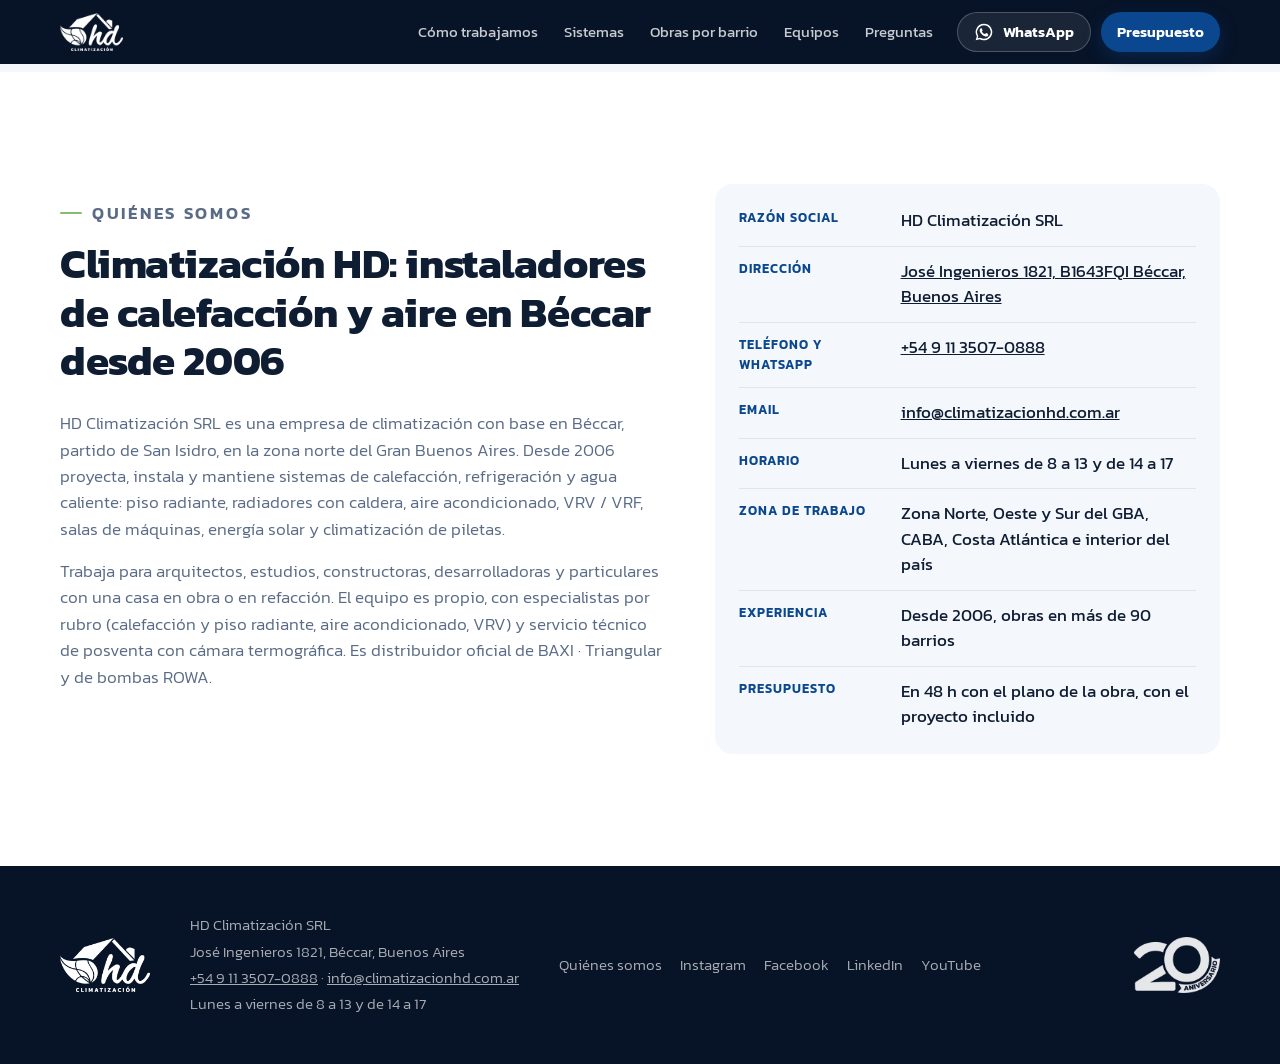
==== nosotros/index.html @ b9cc6c85 "Sitio de Climatización HD (versión nueva con SEO y página Nosotros) Co-Authored-By: Claude Opus 5.5 " ====
<!doctype html>
<html lang="es-AR">
<head>
<meta charset="utf-8">
<meta name="viewport" content="width=device-width, initial-scale=1, viewport-fit=cover">
<title>Quiénes somos | Climatización HD, Béccar desde 2006</title>
<meta name="description" content="HD Climatización SRL: empresa de calefacción, piso radiante y aire acondicionado de Béccar, San Isidro, desde 2006. Dirección, horario y contacto.">
<link rel="canonical" href="https://climatizacionhd.com/nosotros/">
<meta name="robots" content="index, follow, max-image-preview:large">
<meta name="geo.region" content="AR-B">
<meta name="geo.placename" content="Béccar, San Isidro">
<meta property="og:type" content="website">
<meta property="og:locale" content="es_AR">
<meta property="og:site_name" content="Climatización HD">
<meta property="og:url" content="https://climatizacionhd.com/nosotros/">
<meta property="og:title" content="Climatización HD · 20 años climatizando obras">
<meta property="og:description" content="Piso radiante, radiadores, aire acondicionado y VRV para obras en GBA y CABA. Mandanos el plano: en 48 h tenés el presupuesto con el proyecto hecho.">
<meta property="og:image" content="https://climatizacionhd.com/img/og.jpg">
<meta property="og:image:width" content="1200">
<meta property="og:image:height" content="630">
<meta property="og:image:alt" content="Climatización HD, calefacción y refrigeración para obras desde 2006">
<meta name="twitter:card" content="summary_large_image">
<meta name="twitter:title" content="Climatización HD · 20 años climatizando obras">
<meta name="twitter:description" content="Piso radiante, radiadores, aire acondicionado y VRV para obras en GBA y CABA. Presupuesto con proyecto en 48 h.">
<meta name="twitter:image" content="https://climatizacionhd.com/img/og.jpg">
<meta name="theme-color" content="#071327">
<link rel="icon" type="image/png" sizes="192x192" href="/img/favicon.png">
<link rel="icon" type="image/png" sizes="32x32" href="/img/favicon-32.png">
<link rel="apple-touch-icon" href="/img/apple-touch-icon.png">
<link rel="alternate" type="text/plain" href="/llms.txt" title="Resumen para asistentes de IA">
<link rel="preconnect" href="https://fonts.googleapis.com">
<link rel="preconnect" href="https://fonts.gstatic.com" crossorigin>
<link rel="preload" as="style" href="https://fonts.googleapis.com/css2?family=Kanit:wght@300;400;500;600;700;800&display=swap">
<link href="https://fonts.googleapis.com/css2?family=Kanit:wght@300;400;500;600;700;800&display=swap" rel="stylesheet" media="print" onload="this.media='all'">
<noscript><link href="https://fonts.googleapis.com/css2?family=Kanit:wght@300;400;500;600;700;800&display=swap" rel="stylesheet"></noscript>
<link rel="stylesheet" href="/estilo.css">
<script type="application/ld+json">
{"@context":"https://schema.org","@type":"AboutPage","@id":"https://climatizacionhd.com/nosotros/#webpage","url":"https://climatizacionhd.com/nosotros/","name":"Quiénes somos | Climatización HD","inLanguage":"es-AR","isPartOf":{"@id":"https://climatizacionhd.com/#website"},"about":{"@id":"https://climatizacionhd.com/#negocio"},"mainEntity":{"@id":"https://climatizacionhd.com/#organization"},"breadcrumb":{"@type":"BreadcrumbList","itemListElement":[{"@type":"ListItem","position":1,"name":"Inicio","item":"https://climatizacionhd.com/"},{"@type":"ListItem","position":2,"name":"Quiénes somos","item":"https://climatizacionhd.com/nosotros/"}]}}
</script>
</head>
<body class="sub">

<!-- ============ BARRA SUPERIOR ============ -->
<header class="top" id="top">
  <div class="top-in">
    <a href="/#inicio" class="top-logo" aria-label="Climatización HD, ir al inicio"><img src="/img/logo-blanco.webp" alt="Climatización HD" width="320" height="192"></a>
    <nav class="top-nav" aria-label="Secciones">
      <a href="/#como">Cómo trabajamos</a>
      <a href="/#sistemas">Sistemas</a>
      <a href="/#barrios">Obras por barrio</a>
      <a href="/#productos">Equipos</a>
      <a href="/#faq">Preguntas</a>
    </nav>
    <div class="top-cta">
      <a class="btn btn-ghost btn-sm wa-link" data-msg="Hola, quiero hacer una consulta." href="https://wa.me/5491135070888?text=Hola%2C%20quiero%20hacer%20una%20consulta." target="_blank" rel="noopener" aria-label="Escribinos por WhatsApp"><svg class="ico" aria-hidden="true"><use href="#i-wa"/></svg><span>WhatsApp</span></a>
      <a class="btn btn-primary btn-sm" href="/#presupuesto">Presupuesto</a>
    </div>
  </div>
</header>

<main class="pagina-nos">

<!-- ============ QUIÉNES SOMOS ============ -->
<section class="nosotros" id="nosotros">
  <div class="wrap nos-in">
    <div class="nos-copy">
      <p class="eyebrow">Quiénes somos</p>
      <h1 class="nos-h1">Climatización HD: instaladores de calefacción y aire en Béccar desde 2006</h1>
      <p>HD Climatización SRL es una empresa de climatización con base en Béccar, partido de San Isidro, en la zona norte del Gran Buenos Aires. Desde 2006 proyecta, instala y mantiene sistemas de calefacción, refrigeración y agua caliente: piso radiante, radiadores con caldera, aire acondicionado, VRV / VRF, salas de máquinas, energía solar y climatización de piletas.</p>
      <p>Trabaja para arquitectos, estudios, constructoras, desarrolladoras y particulares con una casa en obra o en refacción. El equipo es propio, con especialistas por rubro (calefacción y piso radiante, aire acondicionado, VRV) y servicio técnico de posventa con cámara termográfica. Es distribuidor oficial de BAXI · Triangular y de bombas ROWA.</p>
    </div>
    <dl class="nos-datos">
      <div><dt>Razón social</dt><dd>HD Climatización SRL</dd></div>
      <div><dt>Dirección</dt><dd><a href="https://www.google.com/maps/search/?api=1&amp;query=Jos%C3%A9%20Ingenieros%201821%2C%20B%C3%A9ccar%2C%20Buenos%20Aires" target="_blank" rel="noopener">José Ingenieros 1821, B1643FQI Béccar, Buenos Aires</a></dd></div>
      <div><dt>Teléfono y WhatsApp</dt><dd><a href="tel:+5491135070888">+54 9 11 3507-0888</a></dd></div>
      <div><dt>Email</dt><dd><a href="mailto:info@climatizacionhd.com.ar">info@climatizacionhd.com.ar</a></dd></div>
      <div><dt>Horario</dt><dd>Lunes a viernes de 8 a 13 y de 14 a 17</dd></div>
      <div><dt>Zona de trabajo</dt><dd>Zona Norte, Oeste y Sur del GBA, CABA, Costa Atlántica e interior del país</dd></div>
      <div><dt>Experiencia</dt><dd>Desde 2006, obras en más de 90 barrios</dd></div>
      <div><dt>Presupuesto</dt><dd>En 48&nbsp;h con el plano de la obra, con el proyecto incluido</dd></div>
    </dl>
  </div>
</section>

</main>

<footer class="foot">
  <div class="wrap foot-in">
    <img src="/img/logo-blanco.webp" alt="Climatización HD" class="foot-logo" width="320" height="192" loading="lazy" decoding="async">
    <div class="foot-col">
      <p>HD Climatización SRL</p>
      <p>José Ingenieros 1821, Béccar, Buenos Aires</p>
      <p><a href="tel:+5491135070888">+54 9 11 3507-0888</a> · <a href="mailto:info@climatizacionhd.com.ar">info@climatizacionhd.com.ar</a></p>
      <p>Lunes a viernes de 8 a 13 y de 14 a 17</p>
    </div>
    <div class="foot-col foot-links">
      <a href="/nosotros/">Quiénes somos</a>
      <a href="https://www.instagram.com/hd_climatizacion/" target="_blank" rel="noopener">Instagram</a>
      <a href="https://www.facebook.com/hdclimatizacion/" target="_blank" rel="noopener">Facebook</a>
      <a href="https://ar.linkedin.com/company/climatizacion-hd" target="_blank" rel="noopener">LinkedIn</a>
      <a href="https://youtube.com/@climatizacionhd" target="_blank" rel="noopener">YouTube</a>
    </div>
    <img src="/img/sello-blanco.webp" alt="" class="foot-sello" width="240" height="156" loading="lazy" decoding="async">
  </div>
</footer>

<!-- Barra fija mobile -->
<div class="dock" id="dock">
  <a class="btn btn-wa wa-link" data-msg="Hola, quiero hacer una consulta." href="https://wa.me/5491135070888?text=Hola%2C%20quiero%20hacer%20una%20consulta." target="_blank" rel="noopener"><svg class="ico" aria-hidden="true"><use href="#i-wa"/></svg>WhatsApp</a>
  <a class="btn btn-primary" href="/#presupuesto">Pedir presupuesto</a>
</div>

<!-- Íconos -->
<svg width="0" height="0" style="position:absolute" aria-hidden="true">
  <symbol id="i-wa" viewBox="0 0 24 24"><path fill="currentColor" d="M12 2a10 10 0 0 0-8.6 15.1L2 22l5-1.3A10 10 0 1 0 12 2Zm0 18.2c-1.5 0-3-.4-4.3-1.2l-.3-.2-3 .8.8-2.9-.2-.3A8.2 8.2 0 1 1 12 20.2Zm4.5-6.1c-.2-.1-1.5-.7-1.7-.8-.2-.1-.4-.1-.6.1l-.8 1c-.1.2-.3.2-.5.1a6.7 6.7 0 0 1-3.3-2.9c-.3-.4.2-.4.7-1.4.1-.2 0-.3 0-.4l-.8-1.8c-.2-.5-.4-.4-.6-.4h-.5a1 1 0 0 0-.7.3 3 3 0 0 0-.9 2.2c0 1.3.9 2.5 1 2.7.1.2 1.8 2.8 4.4 3.9 1.6.7 2.3.8 3.1.6.5-.1 1.5-.6 1.7-1.2.2-.6.2-1.1.1-1.2l-.6-.3Z"/></symbol>
  <symbol id="i-regla" viewBox="0 0 24 24"><path fill="none" stroke="currentColor" stroke-width="1.7" stroke-linecap="round" stroke-linejoin="round" d="M3 21 21 3M7 21H3v-4M14 4l2 2M11 7l2 2M8 10l2 2M5 13l2 2M21 3v18H3"/></symbol>
  <symbol id="i-edif" viewBox="0 0 24 24"><path fill="none" stroke="currentColor" stroke-width="1.7" stroke-linecap="round" stroke-linejoin="round" d="M4 21V5l8-2v18M12 8h8v13M2 21h20M7 8h2M7 12h2M7 16h2M15 12h2M15 16h2"/></symbol>
  <symbol id="i-casa" viewBox="0 0 24 24"><path fill="none" stroke="currentColor" stroke-width="1.7" stroke-linecap="round" stroke-linejoin="round" d="M3 11 12 3l9 8M5 9.5V21h14V9.5M10 21v-6h4v6"/></symbol>
  <symbol id="i-rayo" viewBox="0 0 24 24"><path fill="none" stroke="currentColor" stroke-width="1.7" stroke-linejoin="round" d="M13 2 4 14h7l-1 8 9-12h-7l1-8Z"/></symbol>
  <symbol id="i-gota" viewBox="0 0 24 24"><path fill="none" stroke="currentColor" stroke-width="1.7" stroke-linejoin="round" d="M12 3s7 7.5 7 12a7 7 0 0 1-14 0c0-4.5 7-12 7-12Z"/></symbol>
  <symbol id="i-llama" viewBox="0 0 24 24"><path fill="none" stroke="currentColor" stroke-width="1.7" stroke-linejoin="round" d="M12 22a7 7 0 0 0 7-7c0-4-3-6-4-9-1 2-2 3-3 3 0-2-1-4-3-6 0 4-4 7-4 12a7 7 0 0 0 7 7Z"/></symbol>
  <symbol id="i-capas" viewBox="0 0 24 24"><path fill="none" stroke="currentColor" stroke-width="1.7" stroke-linejoin="round" d="m12 3 9 5-9 5-9-5 9-5ZM3 13l9 5 9-5M3 17l9 5 9-5"/></symbol>
  <symbol id="i-lupa" viewBox="0 0 24 24"><path fill="none" stroke="currentColor" stroke-width="2" stroke-linecap="round" d="M11 18a7 7 0 1 0 0-14 7 7 0 0 0 0 14Zm5-2 5 5"/></symbol>
  <symbol id="i-pin" viewBox="0 0 24 24"><path fill="none" stroke="currentColor" stroke-width="1.7" d="M12 22s7-6.5 7-12a7 7 0 0 0-14 0c0 5.5 7 12 7 12Zm0-9a3 3 0 1 0 0-6 3 3 0 0 0 0 6Z"/></symbol>
  <symbol id="i-reloj" viewBox="0 0 24 24"><path fill="none" stroke="currentColor" stroke-width="1.7" stroke-linecap="round" d="M12 22a10 10 0 1 0 0-20 10 10 0 0 0 0 20Zm0-15v5l3 2"/></symbol>
  <symbol id="i-flecha" viewBox="0 0 24 24"><path fill="none" stroke="currentColor" stroke-width="2" stroke-linecap="round" stroke-linejoin="round" d="M5 12h14m-6-6 6 6-6 6"/></symbol>
</svg>

<script src="/app.js" defer></script>
</body>
</html>
---- estilo.css ----
/* Climatización HD · paleta del key visual 2026 (azul #0b478e, verdes de la hoja, rojo del techo, navy de los 20 años) */
:root{
  --navy:#071327; --navy-2:#0c1f3f; --navy-3:#132a52;
  --blue:#0b478e; --blue-2:#304c80; --blue-l:#e8f0fa;
  --green:#89bc6f; --green-d:#4a803c; --red:#9d0b0f;
  --heat:#ff7a3c; --cool:#7fd3ff;
  --ink:#0f1d33; --mute:#5a6b85; --bg:#f4f7fb; --card:#fff; --line:#dde5f0;
  --wa:#1fa855; --wa-d:#178a45;
  --r:18px; --r-s:12px;
  --sh:0 1px 2px rgba(7,19,39,.06),0 8px 28px rgba(7,19,39,.08);
  --pad:clamp(56px,9vw,112px);
}
*{box-sizing:border-box}
html{scroll-behavior:smooth;scroll-padding-top:72px;-webkit-text-size-adjust:100%}
body{margin:0;font-family:'Kanit',system-ui,sans-serif;font-weight:300;color:var(--ink);background:var(--bg);line-height:1.55;font-size:16.5px;-webkit-font-smoothing:antialiased;overflow-x:hidden}
img{max-width:100%;display:block}
a{color:inherit}
h1,h2,h3,h4{margin:0;line-height:1.08;font-weight:700;letter-spacing:-.01em}
h2{font-size:clamp(30px,4.6vw,50px);max-width:20ch}
h3{font-size:clamp(22px,2.6vw,28px)}
h4{font-size:18px;font-weight:600}
p{margin:0}
.wrap{max-width:1200px;margin:0 auto;padding:0 20px}
.ico{width:20px;height:20px;flex:none}
.eyebrow{font-size:13px;font-weight:600;letter-spacing:.16em;text-transform:uppercase;color:var(--blue);margin-bottom:14px;display:flex;align-items:center;gap:10px}
.eyebrow::before{content:"";width:22px;height:2px;background:var(--green);border-radius:2px}
.eyebrow-l{color:var(--green)}
.lead-s{color:var(--mute);font-size:18px;margin-top:16px;max-width:52ch}
.stars{font-style:normal;color:#f5b301;letter-spacing:.06em}

/* Botones */
.btn{display:inline-flex;align-items:center;justify-content:center;gap:9px;border-radius:999px;padding:13px 24px;font:600 16px/1 'Kanit',sans-serif;text-decoration:none;border:0;cursor:pointer;transition:transform .15s,background .2s,box-shadow .2s;white-space:nowrap;-webkit-tap-highlight-color:transparent}
.btn-sm{padding:9px 16px;font-size:14.5px}
.btn-lg{padding:17px 28px;font-size:17px}
.btn-block{width:100%}
.btn-primary{background:var(--blue);color:#fff;box-shadow:0 6px 18px rgba(11,71,142,.35)}
.btn-wa{background:var(--wa);color:#fff;box-shadow:0 6px 18px rgba(31,168,85,.3)}
.btn-ghost{background:rgba(255,255,255,.08);color:#fff;border:1px solid rgba(255,255,255,.22)}
@media (hover:hover){
  .btn:hover{transform:translateY(-2px)}
  .btn-primary:hover{background:#0d55a8}
  .btn-wa:hover{background:var(--wa-d)}
}
.btn:active{transform:scale(.98)}
.hero .btn-primary{background:#fff;color:var(--blue);box-shadow:0 8px 24px rgba(0,0,0,.25)}
@media (hover:hover){.hero .btn-primary:hover{background:#eaf2ff}}

/* Barra superior */
.top{position:fixed;inset:0 0 auto;z-index:50;transition:background .3s,box-shadow .3s,backdrop-filter .3s}
.top.solid{background:rgba(7,19,39,.88);backdrop-filter:blur(14px);-webkit-backdrop-filter:blur(14px);box-shadow:0 1px 0 rgba(255,255,255,.06)}
.top-in{max-width:1200px;margin:0 auto;padding:12px 20px;display:flex;align-items:center;gap:24px}
.top-logo img{height:38px;width:auto}
.top-nav{display:flex;gap:26px;margin-left:auto}
.top-nav a{color:rgba(255,255,255,.78);text-decoration:none;font-size:15px;font-weight:400}
.top-nav a:hover{color:#fff}
.top-cta{display:flex;gap:10px}
@media (max-width:900px){.top-nav{display:none}.top-cta{margin-left:auto}}
@media (max-width:520px){.top-cta .btn-ghost span{display:none}.top-cta .btn-ghost{padding:9px 11px}.top-logo img{height:32px}}

/* Hero */
.hero{position:relative;background:var(--navy);color:#fff;padding:96px 0 64px;overflow:hidden;isolation:isolate}
.hero-bg{position:absolute;inset:0;z-index:-1;background:
  radial-gradient(700px 420px at 85% 30%,rgba(255,122,60,.16),transparent 60%),
  radial-gradient(600px 500px at 10% 90%,rgba(11,71,142,.55),transparent 65%),
  radial-gradient(500px 300px at 50% 0%,rgba(48,76,128,.45),transparent 70%)}
.hero-bg::after{content:"";position:absolute;inset:0;background-image:linear-gradient(rgba(255,255,255,.035) 1px,transparent 1px),linear-gradient(90deg,rgba(255,255,255,.035) 1px,transparent 1px);background-size:40px 40px;mask-image:linear-gradient(180deg,#000,transparent 85%)}
.hero-in{display:grid;grid-template-columns:minmax(0,1.05fr) minmax(0,1fr);gap:56px;align-items:center}
.kicker{display:flex;align-items:center;gap:12px;font-size:14px;font-weight:500;letter-spacing:.12em;text-transform:uppercase;color:var(--green);margin-bottom:22px}
.kicker-sello{height:34px;width:auto}
.hero h1{font-size:clamp(38px,4.6vw,60px);font-weight:800;letter-spacing:-.02em}
.hero h1 span{display:block;font-weight:300;font-size:.62em;line-height:1.18;margin-top:12px;color:#d6e4f7}
.lead{font-size:19px;color:rgba(255,255,255,.75);margin-top:22px;max-width:46ch}
.hero-btns{display:flex;gap:12px;margin-top:30px;flex-wrap:wrap}
.hero-proof{list-style:none;padding:0;margin:36px 0 0;display:flex;gap:30px;flex-wrap:wrap}
.hero-proof li{display:flex;flex-direction:column;gap:2px;padding-left:14px;border-left:2px solid rgba(137,188,111,.6)}
.hero-proof b{font-size:22px;font-weight:600;display:flex;align-items:center;gap:8px}
.hero-proof b .stars{font-size:14px}
.hero-proof span{font-size:13.5px;color:rgba(255,255,255,.6)}

/* Plano interactivo */
.plano-card{background:linear-gradient(160deg,rgba(19,42,82,.85),rgba(7,19,39,.9));border:1px solid rgba(255,255,255,.1);border-radius:24px;padding:16px;box-shadow:0 30px 80px rgba(0,0,0,.45)}
.plano-head{display:flex;justify-content:center;margin-bottom:12px}
.plano-tabs{display:inline-flex;background:rgba(255,255,255,.06);border-radius:999px;padding:4px;gap:2px}
.plano-tabs button{background:none;border:0;color:rgba(255,255,255,.65);font:500 14px 'Kanit',sans-serif;padding:8px 16px;border-radius:999px;cursor:pointer;transition:.2s}
.plano-tabs button.on{background:#fff;color:var(--navy)}
.plano-stage{position:relative;border-radius:16px;overflow:hidden;background:rgba(3,10,24,.55)}
#planoSvg{width:100%;height:auto;display:block}
.plano-temp{position:absolute;right:14px;bottom:12px;background:rgba(7,19,39,.8);backdrop-filter:blur(8px);border:1px solid rgba(255,255,255,.12);border-radius:14px;padding:8px 14px;display:flex;align-items:baseline;gap:2px;font-weight:600;font-size:30px;line-height:1;transition:color .6s}
.plano-temp small{font-size:15px;font-weight:400;opacity:.7}
.plano-temp em{font-style:normal;font-size:11px;letter-spacing:.12em;text-transform:uppercase;opacity:.6;margin-left:8px;font-weight:400}
.plano-foot{font-size:13.5px;color:rgba(255,255,255,.6);margin:12px 6px 2px;min-height:3em}
.pipe{fill:none;stroke-linecap:round;stroke-linejoin:round}
.tag-bg{fill:rgba(7,19,39,.88);stroke:rgba(255,255,255,.18)}
.tag-tx{fill:#fff;font:500 9px 'Kanit',sans-serif;letter-spacing:.04em}
@keyframes flow{to{stroke-dashoffset:-40}}
@keyframes wave{0%{opacity:0;transform:translateY(0)}30%{opacity:.9}100%{opacity:0;transform:translateY(-16px)}}
@keyframes breeze{0%{opacity:0;transform:translate(0,0)}25%{opacity:.9}100%{opacity:0;transform:translate(var(--dx),var(--dy))}}
.flow{stroke-dasharray:6 14;animation:flow 1.4s linear infinite}
.wave{animation:wave 2.4s ease-out infinite;transform-box:fill-box}
.breeze{animation:breeze 2.2s ease-out infinite}

/* Perfiles */
.perfiles{padding:var(--pad) 0;background:#fff}
.perfil-tabs{display:grid;grid-template-columns:repeat(3,1fr);gap:12px;margin:36px 0 28px}
.perfil-btn{display:grid;grid-template-columns:auto 1fr;grid-template-rows:auto auto;column-gap:14px;text-align:left;align-items:center;background:var(--bg);border:1.5px solid transparent;border-radius:var(--r);padding:18px 20px;cursor:pointer;font-family:inherit;color:var(--ink);transition:.2s}
.perfil-btn .ico{grid-row:1/3;width:30px;height:30px;color:var(--blue)}
.perfil-btn b{font-weight:600;font-size:17px}
.perfil-btn span{font-size:14px;color:var(--mute)}
.perfil-btn.on{background:var(--blue);color:#fff;border-color:var(--blue);box-shadow:0 10px 30px rgba(11,71,142,.28)}
.perfil-btn.on .ico,.perfil-btn.on span{color:rgba(255,255,255,.85)}
.perfil-panel{display:none;grid-template-columns:1.1fr 1fr;gap:48px;align-items:center}
.perfil-panel.on{display:grid;animation:fadeUp .45s ease}
@keyframes fadeUp{from{opacity:0;transform:translateY(10px)}to{opacity:1;transform:none}}
.perfil-txt p{color:var(--mute);margin:16px 0 20px;font-size:17.5px}
.checks{list-style:none;padding:0;margin:0 0 28px;display:grid;gap:11px}
.checks li{position:relative;padding-left:32px;font-weight:400}
.checks li::before{content:"";position:absolute;left:0;top:3px;width:21px;height:21px;border-radius:50%;background:var(--green) url("data:image/svg+xml,%3Csvg xmlns='http://www.w3.org/2000/svg' viewBox='0 0 24 24'%3E%3Cpath d='m6 12 4 4 8-8' fill='none' stroke='%23fff' stroke-width='3' stroke-linecap='round' stroke-linejoin='round'/%3E%3C/svg%3E") center/14px no-repeat}
.perfil-img{margin:0;border-radius:var(--r);overflow:hidden;position:relative;aspect-ratio:4/3.2;box-shadow:var(--sh);background:var(--bg)}
.perfil-img img{width:100%;height:100%;object-fit:cover}
.perfil-img figcaption{position:absolute;left:14px;bottom:14px;background:rgba(7,19,39,.82);color:#fff;font-size:13px;padding:6px 12px;border-radius:999px;backdrop-filter:blur(6px)}

/* Cómo trabajamos */
.como{background:var(--navy);color:#fff;padding:var(--pad) 0;position:relative;overflow:hidden}
.como::before{content:"";position:absolute;inset:auto -10% -40% auto;width:700px;height:700px;background:radial-gradient(circle,rgba(11,71,142,.45),transparent 65%)}
.como .wrap{position:relative}
.pasos{list-style:none;padding:0;margin:48px 0 0;display:grid;grid-template-columns:repeat(3,1fr);gap:16px;counter-reset:p}
.pasos li{display:flex;gap:16px;background:rgba(255,255,255,.04);border:1px solid rgba(255,255,255,.08);border-radius:var(--r);padding:22px;transition:background .5s,border-color .5s,transform .5s;opacity:.55}
.pasos li.vis{opacity:1;background:rgba(255,255,255,.07);border-color:rgba(137,188,111,.35)}
.paso-n{font-weight:800;font-size:28px;color:var(--green);line-height:1}
.pasos p{color:rgba(255,255,255,.66);font-size:15px;margin-top:6px}
.gremios{margin-top:56px;background:#fff;color:var(--ink);border-radius:24px;padding:32px;display:grid;grid-template-columns:.8fr 2fr;gap:32px;align-items:center}
.gremios-head p{color:var(--mute);margin-top:8px}
.gremio-grid{display:grid;grid-template-columns:repeat(4,1fr);gap:12px}
.gremio{background:var(--bg);border-radius:var(--r-s);padding:18px}
.gremio .ico{width:26px;height:26px;color:var(--blue);margin-bottom:10px}
.gremio p{font-size:14px;color:var(--mute);margin-top:6px}

/* Sistemas */
.sistemas{padding:var(--pad) 0;background:var(--bg)}
.sis-tabs{display:flex;gap:8px;flex-wrap:wrap;margin:36px 0 24px}
.sis-tabs button{background:#fff;border:1px solid var(--line);color:var(--ink);font:500 15px 'Kanit',sans-serif;padding:10px 18px;border-radius:999px;cursor:pointer;transition:.2s}
.sis-tabs button.on{background:var(--navy);border-color:var(--navy);color:#fff}
.sis-panel{background:#fff;border-radius:24px;box-shadow:var(--sh);display:grid;grid-template-columns:1fr 1.1fr;overflow:hidden;min-height:460px}
.sis-panel.anim{animation:fadeUp .4s ease}
.sis-fotos{display:grid;grid-template-columns:1fr 1fr;grid-template-rows:1fr 1fr;gap:4px;background:var(--line)}
.sis-fotos img{width:100%;height:100%;object-fit:cover;object-position:center 30%;min-height:0}
.sis-fotos img:first-child{grid-row:1/3}
.sis-txt{padding:36px 40px;display:flex;flex-direction:column}
.sis-txt>p{color:var(--mute);margin-top:14px;font-size:17px}
.sis-dato{display:flex;align-items:center;gap:16px;background:linear-gradient(120deg,#eef6ea,#e8f0fa);border-radius:var(--r-s);padding:16px 18px;margin:22px 0}
.sis-dato b{font-size:38px;font-weight:800;color:var(--green-d);line-height:1}
.sis-dato span{font-size:14.5px;color:var(--ink)}
.sis-ideal{font-size:14.5px;color:var(--mute)}
.sis-ideal b{color:var(--ink);font-weight:500}
.sis-marcas{font-size:14px;color:var(--mute);margin-top:8px}
.sis-txt .btn{margin-top:auto;align-self:flex-start}
.sis-txt .sis-cta{padding-top:24px;margin-top:auto}

/* Barrios */
.barrios{background:linear-gradient(180deg,var(--navy-2),var(--navy));color:#fff;padding:var(--pad) 0;overflow:hidden}
.barrios-in{display:grid;grid-template-columns:1fr 1.15fr;gap:48px;align-items:center}
.barrios .lead-s{color:rgba(255,255,255,.65)}
.buscador{display:flex;align-items:center;gap:12px;background:#fff;color:var(--ink);border-radius:999px;padding:6px 8px 6px 20px;margin-top:28px;box-shadow:0 10px 40px rgba(0,0,0,.3)}
.buscador .ico{color:var(--mute)}
.buscador input{flex:1;border:0;outline:0;font:400 17px 'Kanit',sans-serif;padding:12px 4px;min-width:0;background:transparent;color:var(--ink)}
.barrio-res{min-height:76px;margin-top:16px}
.res-card{display:flex;align-items:center;gap:14px;background:rgba(255,255,255,.07);border:1px solid rgba(137,188,111,.4);border-radius:var(--r-s);padding:14px 16px;animation:fadeUp .3s ease;flex-wrap:wrap}
.res-card.no{border-color:rgba(255,255,255,.18)}
.res-card p{flex:1;min-width:200px;font-size:15.5px}
.res-card p b{color:var(--green);font-weight:600}
.zona-tabs{display:flex;gap:8px;flex-wrap:wrap;margin-top:8px}
.zona-tabs button{background:rgba(255,255,255,.06);border:1px solid rgba(255,255,255,.14);color:rgba(255,255,255,.8);font:400 14px 'Kanit',sans-serif;padding:7px 14px;border-radius:999px;cursor:pointer}
.zona-tabs button.on{background:var(--green);border-color:var(--green);color:var(--navy);font-weight:500}
.zona-tabs button small{opacity:.7;margin-left:4px}
.barrios-cov{font-size:14px;color:rgba(255,255,255,.5);margin-top:18px}
.nube{display:flex;flex-wrap:wrap;gap:7px;align-content:center;justify-content:center;max-height:520px;overflow:hidden;mask-image:radial-gradient(ellipse 75% 70% at 50% 50%,#000 55%,transparent 100%);-webkit-mask-image:radial-gradient(ellipse 75% 70% at 50% 50%,#000 55%,transparent 100%)}
.nube span{font-size:14px;padding:5px 12px;border-radius:999px;background:rgba(255,255,255,.05);border:1px solid rgba(255,255,255,.08);color:rgba(255,255,255,.55);transition:all .35s;white-space:nowrap}
.nube span.hot{background:var(--green);color:var(--navy);border-color:var(--green);font-weight:500;transform:scale(1.08);box-shadow:0 0 24px rgba(137,188,111,.5)}
.nube span.dim{opacity:.25}
.nube span.pulse{animation:pulse 2.6s ease-in-out}
@keyframes pulse{0%,100%{background:rgba(255,255,255,.05);color:rgba(255,255,255,.55)}40%{background:rgba(137,188,111,.85);color:var(--navy)}}

/* Obras */
.obras{padding:var(--pad) 0;background:#fff}
.obras-grid{display:grid;grid-template-columns:repeat(4,1fr);grid-auto-rows:220px;grid-auto-flow:dense;gap:10px;margin-top:40px}
.obra{position:relative;border-radius:14px;overflow:hidden;margin:0;background:var(--bg)}
.obra img{width:100%;height:100%;object-fit:cover;object-position:center 25%;transition:transform .6s}
.obra.baked img{object-position:center}
.obra.w2{grid-column:span 2}.obra.h2{grid-row:span 2}
.obra figcaption{position:absolute;inset:auto 0 0;padding:30px 14px 12px;background:linear-gradient(transparent,rgba(7,19,39,.88));color:#fff;font-size:14px;line-height:1.3}
.obra figcaption b{display:block;font-weight:600;font-size:15px}
@media (hover:hover){.obra:hover img{transform:scale(1.04)}}

/* Opiniones */
.opiniones{padding:var(--pad) 0;background:var(--bg)}
.op-head{display:grid;grid-template-columns:auto 1fr;gap:40px;align-items:center}
.op-score{display:flex;align-items:center;gap:14px;background:#fff;border-radius:var(--r);padding:20px 24px;box-shadow:var(--sh)}
.op-score>b{font-size:56px;font-weight:800;color:var(--blue);line-height:1}
.op-score .stars{display:block;font-size:20px}
.op-score span{font-size:14px;color:var(--mute)}
.op-head h2{font-size:clamp(26px,3.4vw,38px);max-width:24ch}
.op-grid{display:grid;grid-template-columns:repeat(3,1fr);gap:16px;margin-top:40px}
.op{margin:0;background:#fff;border-radius:var(--r);padding:26px;box-shadow:var(--sh);display:flex;flex-direction:column;gap:14px;position:relative}
.op::before{content:"\201C";position:absolute;right:20px;top:4px;font-size:90px;line-height:1;color:var(--blue-l);font-weight:800}
.op p{font-size:16px;flex:1;position:relative}
.op cite{font-style:normal;font-weight:600;color:var(--blue)}
.marcas{margin-top:40px;display:flex;align-items:center;gap:20px 32px;flex-wrap:wrap;border-top:1px solid var(--line);padding-top:28px}
.marcas p{font-size:15px}
.marcas p b{font-weight:600;color:var(--blue);margin-right:8px}
.marcas ul{list-style:none;padding:0;margin:0;display:flex;flex-wrap:wrap;gap:8px 22px}
.marcas li{font-weight:600;font-size:17px;color:var(--mute);letter-spacing:.02em}

/* Productos */
.productos{padding:var(--pad) 0;background:#fff}
.prod-grid{display:grid;grid-template-columns:repeat(4,1fr);gap:12px;margin-top:36px}
.prod{display:flex;flex-direction:column;gap:6px;background:var(--bg);border:1px solid transparent;border-radius:var(--r);padding:20px;text-decoration:none;transition:.2s;position:relative}
.prod b{font-weight:600;font-size:17px}
.prod span{font-size:14px;color:var(--mute)}
.prod .ico{position:absolute;right:18px;top:20px;color:var(--wa);opacity:.7}
@media (hover:hover){.prod:hover{border-color:var(--wa);background:#fff;box-shadow:var(--sh)}}

/* FAQ */
.faq{padding:var(--pad) 0;background:var(--bg)}
.faq-in{display:grid;grid-template-columns:.8fr 1.4fr;gap:48px}
.faq-list details{background:#fff;border-radius:var(--r-s);margin-bottom:10px;box-shadow:0 1px 2px rgba(7,19,39,.05)}
.faq-list summary{list-style:none;cursor:pointer;padding:18px 54px 18px 22px;font-weight:500;font-size:17px;position:relative}
.faq-list summary::-webkit-details-marker{display:none}
.faq-list summary::after{content:"+";position:absolute;right:22px;top:50%;transform:translateY(-50%);font-size:26px;font-weight:300;color:var(--blue);transition:transform .2s}
.faq-list details[open] summary::after{transform:translateY(-50%) rotate(45deg)}
.faq-list details p{padding:0 22px 20px;color:var(--mute)}

/* Formulario */
.form-sec{background:var(--blue);color:#fff;padding:var(--pad) 0;position:relative;overflow:hidden}
.form-sec::before{content:"";position:absolute;width:800px;height:800px;left:-300px;top:-300px;background:radial-gradient(circle,rgba(137,188,111,.25),transparent 60%)}
.form-in{display:grid;grid-template-columns:.85fr 1.2fr;gap:56px;align-items:start;position:relative}
.form-sello{height:70px;width:auto;margin-bottom:24px}
.form-copy p{color:rgba(255,255,255,.8);margin-top:16px;font-size:18px}
.form-datos{list-style:none;padding:0;margin:28px 0 0;display:grid;gap:10px;font-size:15px;color:rgba(255,255,255,.85)}
.form-datos li{display:flex;gap:10px;align-items:center}
.form{background:#fff;color:var(--ink);border-radius:24px;padding:28px;box-shadow:0 30px 80px rgba(0,0,0,.25);display:grid;gap:18px}
.f-row{display:grid;grid-template-columns:1fr 1fr;gap:14px}
.form label{display:grid;gap:7px;font-size:14.5px;font-weight:500}
.form .opt{font-weight:300;color:var(--mute)}
.form input,.form select,.form textarea{font:400 16px 'Kanit',sans-serif;color:var(--ink);border:1.5px solid var(--line);border-radius:12px;padding:12px 14px;background:var(--bg);outline:0;transition:border-color .2s,background .2s;width:100%}
.form textarea{resize:vertical}
.form input:focus,.form select:focus,.form textarea:focus{border-color:var(--blue);background:#fff}
.form .bad{border-color:#d33}
.chips{display:flex;flex-wrap:wrap;gap:8px}
.chip{font:400 14.5px 'Kanit',sans-serif;background:var(--bg);border:1.5px solid var(--line);color:var(--ink);padding:8px 14px;border-radius:999px;cursor:pointer;transition:.15s}
.chip.on{background:var(--blue);border-color:var(--blue);color:#fff}
.chips.bad .chip{border-color:#e9a0a0}
.f-err{color:#c22;font-size:14px;min-height:0}
.f-err:empty{display:none}
.f-legal{font-size:13px;color:var(--mute);text-align:center;margin-top:-6px}

/* Footer */
.foot{background:var(--navy);color:rgba(255,255,255,.65);padding:48px 0;font-size:14.5px}
.foot-in{display:flex;align-items:center;gap:40px;flex-wrap:wrap}
.foot-logo{height:54px;width:auto}
.foot-col{display:grid;gap:4px}
.foot-links{display:flex;gap:18px}
.foot-links a{text-decoration:none;color:#fff}
.foot-sello{height:56px;width:auto;margin-left:auto;opacity:.9}

/* Dock mobile */
.dock{display:none}

/* ===== Responsive ===== */
@media (max-width:1000px){
  .hero-in{grid-template-columns:minmax(0,1fr);gap:36px}
  .perfil-panel,.barrios-in,.form-in,.faq-in,.sis-panel{grid-template-columns:minmax(0,1fr)!important}
  .pasos{grid-template-columns:1fr 1fr}
  .gremios{grid-template-columns:1fr}
  .gremio-grid{grid-template-columns:1fr 1fr}
  .sis-panel{grid-template-columns:1fr}
  .sis-fotos{height:300px}
  .barrios-in{grid-template-columns:1fr}
  .nube{max-height:300px}
  .obras-grid{grid-template-columns:repeat(2,1fr);grid-auto-rows:180px}
  .op-head{grid-template-columns:1fr;gap:20px}
  .op-grid{grid-template-columns:1fr}
  .prod-grid{grid-template-columns:1fr 1fr}
  .faq-in{grid-template-columns:1fr;gap:24px}
  .form-in{grid-template-columns:1fr;gap:32px}
}
@media (max-width:760px){
  body{font-size:16px}
  .hero{padding:78px 0 44px}
  .kicker{font-size:12px;margin-bottom:14px}
  .kicker-sello{height:28px}
  .hero h1{font-size:34px}
  .hero h1 span{font-size:21px;margin-top:8px}
  .lead{font-size:16px;margin-top:14px}
  .hero-btns{margin-top:20px;display:grid;grid-template-columns:minmax(0,1fr) auto}
  .hero-btns .btn-lg{padding:15px 18px;font-size:16px}
  .hero-proof{display:grid;grid-template-columns:repeat(3,auto);gap:10px;margin-top:22px;justify-content:start}
  .hide-m{display:none}
  .hero-proof li{padding-left:10px}
  .hero-proof b{font-size:17px}
  .hero-proof span{font-size:12px}
  .plano-tabs button{padding:7px 12px;font-size:13px}
  .plano-temp{font-size:22px;padding:6px 10px}
  .perfil-tabs{grid-template-columns:1fr;gap:8px;margin:24px 0 20px}
  .perfil-btn{padding:14px 16px}
  .perfil-panel{grid-template-columns:1fr;gap:24px}
  .perfil-img{order:-1;aspect-ratio:16/10}
  .pasos{grid-template-columns:1fr;gap:10px;margin-top:32px}
  .pasos li{padding:18px}
  .gremios{padding:22px;margin-top:36px}
  .gremio-grid{grid-template-columns:1fr}
  .sis-tabs{flex-wrap:nowrap;overflow-x:auto;margin:24px -20px 18px;padding:0 20px;scrollbar-width:none}
  .sis-tabs::-webkit-scrollbar{display:none}
  .sis-tabs button{flex:none}
  .sis-fotos{height:240px}
  .sis-txt{padding:24px 22px}
  .sis-dato b{font-size:30px}
  .obras-grid{grid-auto-rows:150px;gap:6px}
  .obra.baked img{object-position:center}
.obra.w2{grid-column:span 2}
  .obra figcaption{font-size:12px;padding:24px 10px 8px}
  .obra figcaption b{font-size:13px}
  .prod-grid{grid-template-columns:1fr}
  .f-row{grid-template-columns:1fr}
  .form{padding:22px 18px}
  .op-score>b{font-size:44px}
  .foot-sello{margin-left:0}
  .foot{padding-bottom:110px}
  .dock{display:grid;grid-template-columns:auto 1fr;gap:8px;position:fixed;left:0;right:0;bottom:0;z-index:60;padding:10px 12px calc(10px + env(safe-area-inset-bottom));background:rgba(255,255,255,.94);backdrop-filter:blur(12px);-webkit-backdrop-filter:blur(12px);border-top:1px solid var(--line);transform:translateY(110%);transition:transform .3s}
  .dock.show{transform:none}
  .dock .btn{padding:13px 18px}
}
@media (prefers-reduced-motion:reduce){
  *,*::before,*::after{animation:none!important;transition:none!important}
  html{scroll-behavior:auto}
}
.form-ghl{padding:10px;overflow:hidden}

/* ===== SEO V0 (20-10): contenido estático en el HTML ===== */
.hero h1 .h1-kw{display:block;font-size:clamp(14px,1.25vw,16px);font-weight:500;letter-spacing:.02em;line-height:1.35;color:rgba(255,255,255,.72);margin-bottom:14px;text-transform:none}
.pasos h3{font-size:18px;font-weight:600}
.sis-panel{display:none}
.sis-panel.on{display:grid}
.faq-list summary .faq-q{font:inherit;letter-spacing:normal;line-height:1.4;margin:0;display:inline}
.foot-col a{color:inherit}
.nosotros{padding:var(--pad) 0;background:#fff}
.nos-in{display:grid;grid-template-columns:1.2fr 1fr;gap:48px;align-items:start}
.nos-copy h2{font-size:clamp(28px,3.2vw,40px)}
.nos-copy p{color:var(--mute);margin-top:16px;font-size:17px}
.nos-datos{margin:0;background:var(--bg);border-radius:var(--r);padding:12px 24px;display:grid}
.nos-datos>div{display:grid;grid-template-columns:150px 1fr;gap:12px;padding:12px 0;border-bottom:1px solid var(--line)}
.nos-datos>div:last-child{border-bottom:0}
.nos-datos dt{font-size:13px;font-weight:600;letter-spacing:.08em;text-transform:uppercase;color:var(--blue)}
.nos-datos dd{margin:0;font-weight:400}
.nos-datos a{color:var(--ink)}
@media (max-width:1000px){.nos-in{grid-template-columns:minmax(0,1fr);gap:28px}}
@media (max-width:520px){.nos-datos{padding:6px 16px}.nos-datos>div{grid-template-columns:1fr;gap:2px}}
.btn>.hide-m{margin-left:-9px}
.pagina-nos{padding-top:72px}
.nos-h1{font-size:clamp(28px,4vw,42px);line-height:1.15;margin:.3em 0 .6em}
.sub .top{background:#071327}
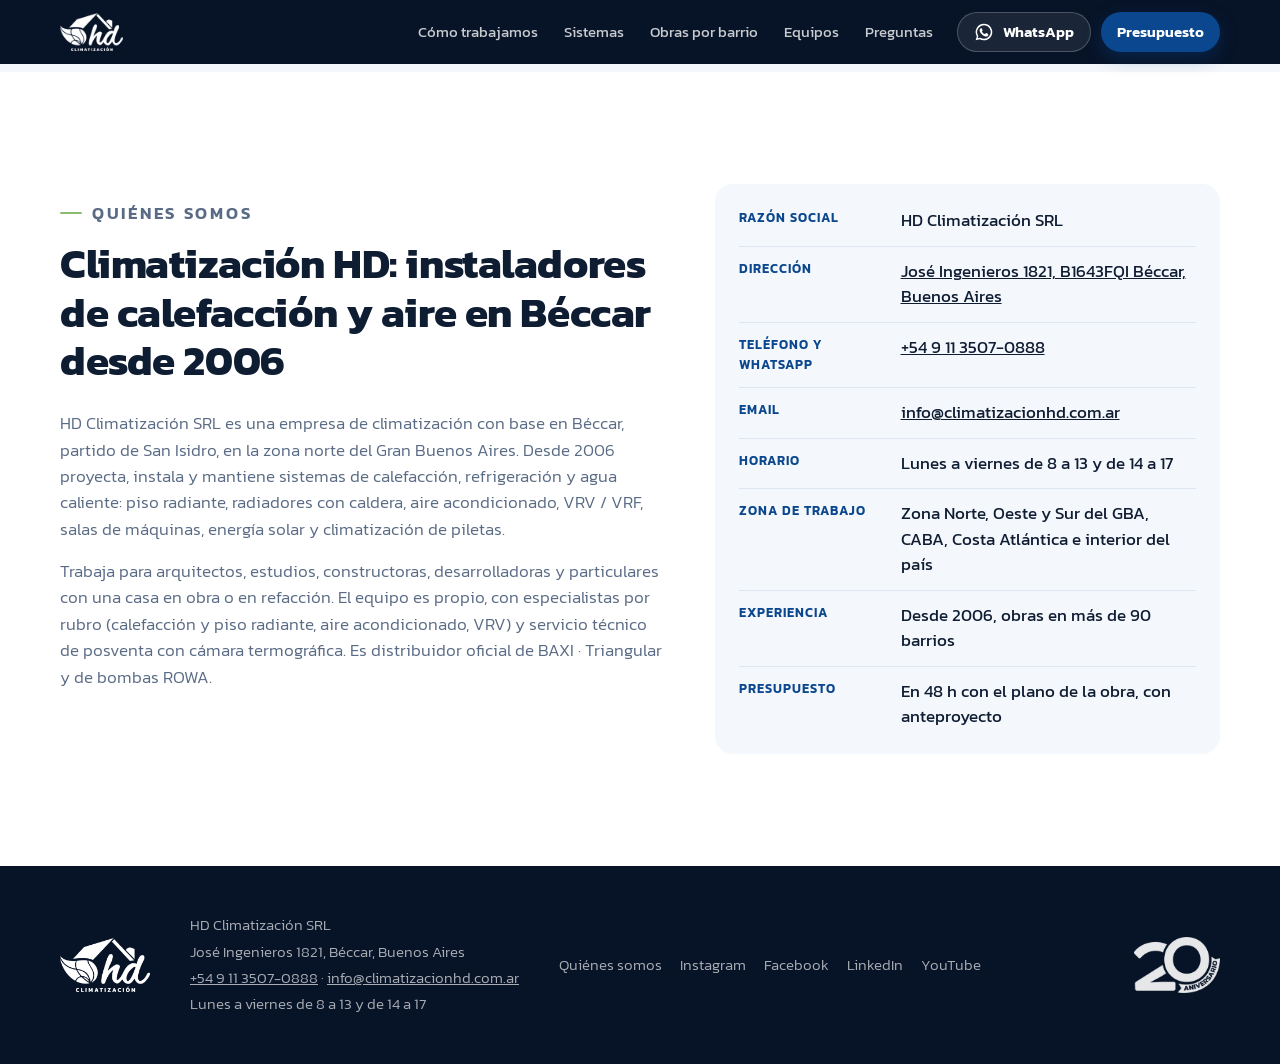
==== commit 1933a8cd: "Textos y modificaciones de HD (doc de Victoria, 20-10) Textos nuevos en portada, perfiles, cómo trab" ====
--- a/nosotros/index.html
+++ b/nosotros/index.html
@@ -14,14 +14,14 @@
 <meta property="og:site_name" content="Climatización HD">
 <meta property="og:url" content="https://climatizacionhd.com/nosotros/">
 <meta property="og:title" content="Climatización HD · 20 años climatizando obras">
-<meta property="og:description" content="Piso radiante, radiadores, aire acondicionado y VRV para obras en GBA y CABA. Mandanos el plano: en 48 h tenés el presupuesto con el proyecto hecho.">
+<meta property="og:description" content="Piso radiante, radiadores, aire acondicionado y VRV para obras en GBA y CABA. Mandanos el plano: en 48 h tenés el presupuesto.">
 <meta property="og:image" content="https://climatizacionhd.com/img/og.jpg">
 <meta property="og:image:width" content="1200">
 <meta property="og:image:height" content="630">
 <meta property="og:image:alt" content="Climatización HD, calefacción y refrigeración para obras desde 2006">
 <meta name="twitter:card" content="summary_large_image">
 <meta name="twitter:title" content="Climatización HD · 20 años climatizando obras">
-<meta name="twitter:description" content="Piso radiante, radiadores, aire acondicionado y VRV para obras en GBA y CABA. Presupuesto con proyecto en 48 h.">
+<meta name="twitter:description" content="Piso radiante, radiadores, aire acondicionado y VRV para obras en GBA y CABA. Presupuesto en 48 h.">
 <meta name="twitter:image" content="https://climatizacionhd.com/img/og.jpg">
 <meta name="theme-color" content="#071327">
 <link rel="icon" type="image/png" sizes="192x192" href="/img/favicon.png">
@@ -77,7 +77,7 @@
       <div><dt>Horario</dt><dd>Lunes a viernes de 8 a 13 y de 14 a 17</dd></div>
       <div><dt>Zona de trabajo</dt><dd>Zona Norte, Oeste y Sur del GBA, CABA, Costa Atlántica e interior del país</dd></div>
       <div><dt>Experiencia</dt><dd>Desde 2006, obras en más de 90 barrios</dd></div>
-      <div><dt>Presupuesto</dt><dd>En 48&nbsp;h con el plano de la obra, con el proyecto incluido</dd></div>
+      <div><dt>Presupuesto</dt><dd>En 48&nbsp;h con el plano de la obra, con anteproyecto</dd></div>
     </dl>
   </div>
 </section>
--- a/estilo.css
+++ b/estilo.css
@@ -358,3 +358,60 @@
 .pagina-nos{padding-top:72px}
 .nos-h1{font-size:clamp(28px,4vw,42px);line-height:1.15;margin:.3em 0 .6em}
 .sub .top{background:#071327}
+
+/* ===== Cambios 21-10 (textos y modificaciones de HD) ===== */
+/* Menú desplegable en celular */
+.top-burger{display:none;width:40px;height:40px;border-radius:999px;border:1px solid rgba(255,255,255,.22);background:rgba(255,255,255,.08);cursor:pointer;padding:0;flex-direction:column;align-items:center;justify-content:center;gap:4px}
+.top-burger span{display:block;width:16px;height:2px;border-radius:2px;background:#fff;transition:transform .25s,opacity .2s}
+.top.open .top-burger span:nth-child(1){transform:translateY(6px) rotate(45deg)}
+.top.open .top-burger span:nth-child(2){opacity:0}
+.top.open .top-burger span:nth-child(3){transform:translateY(-6px) rotate(-45deg)}
+@media (max-width:900px){
+  .top-burger{display:inline-flex}
+  .top.open{background:rgba(7,19,39,.97)}
+  .top.open .top-nav{display:flex;flex-direction:column;gap:0;position:absolute;left:0;right:0;top:100%;background:rgba(7,19,39,.97);padding:6px 20px 18px;border-top:1px solid rgba(255,255,255,.08);box-shadow:0 18px 30px rgba(0,0,0,.3)}
+  .top.open .top-nav a{padding:13px 0;font-size:17px;border-bottom:1px solid rgba(255,255,255,.07)}
+  .top.open .top-nav a:last-child{border-bottom:0}
+}
+@media (max-width:520px){.top-cta{gap:6px}.top-cta .btn-primary{padding:9px 12px}}
+
+/* Zonas donde trabajamos */
+.zonas{margin-top:56px;border-top:1px solid rgba(255,255,255,.1);padding-top:36px}
+.zonas h3{font-size:clamp(20px,2.2vw,24px)}
+.zonas-grid{display:grid;grid-template-columns:repeat(4,1fr);gap:28px;margin-top:22px}
+.zona-col h4{font-size:14px;font-weight:600;letter-spacing:.12em;text-transform:uppercase;color:var(--green);margin-bottom:10px}
+.zona-col p{font-size:14px;color:rgba(255,255,255,.55);line-height:1.5;margin-bottom:10px}
+.zona-col p b{display:block;color:rgba(255,255,255,.88);font-weight:500}
+.zona-col span{transition:color .3s,opacity .3s}
+.zona-col span+span::before{content:", ";color:rgba(255,255,255,.55)}
+.zona-col span.hot{color:var(--green);font-weight:500}
+.zona-col span.dim{opacity:.35}
+.zona-col.dim{opacity:.35}
+@media (max-width:1000px){.zonas-grid{grid-template-columns:1fr 1fr}}
+@media (max-width:520px){.zonas-grid{grid-template-columns:1fr;gap:18px}}
+
+/* Marcas: distribuidores oficiales también como logo */
+.marcas li.of{color:var(--blue)}
+
+/* Galería: fotos que se agrandan */
+.obra{cursor:zoom-in}
+.visor{position:fixed;inset:0;z-index:100;background:rgba(7,19,39,.94);display:flex;align-items:center;justify-content:center;padding:56px 16px}
+.visor[hidden]{display:none}
+.visor figure{margin:0;max-width:min(1100px,100%);max-height:100%;display:flex;flex-direction:column;align-items:center;gap:12px}
+.visor img{max-width:100%;max-height:calc(100vh - 150px);object-fit:contain;border-radius:10px}
+.visor figcaption{color:#fff;font-size:15px;text-align:center}
+.visor-x,.visor-nav{position:absolute;background:rgba(255,255,255,.1);border:1px solid rgba(255,255,255,.2);color:#fff;border-radius:999px;cursor:pointer;font:300 28px/1 'Kanit',sans-serif;width:46px;height:46px;display:flex;align-items:center;justify-content:center}
+.visor-x{top:14px;right:14px}
+.visor-prev{left:14px;top:50%;transform:translateY(-50%)}
+.visor-next{right:14px;top:50%;transform:translateY(-50%)}
+@media (max-width:760px){.visor-nav{top:auto;bottom:14px;transform:none}}
+
+/* HD Home (en construcción) */
+.hdhome{padding:var(--pad) 0;background:linear-gradient(180deg,var(--navy-2),var(--navy));color:#fff}
+.hdhome-in{display:flex;flex-direction:column;align-items:flex-start}
+.hdhome .lead-s{color:rgba(255,255,255,.65);margin-bottom:24px}
+.hdhome-tag{display:inline-block;margin-top:14px;font-size:13px;font-weight:600;letter-spacing:.12em;text-transform:uppercase;color:var(--navy);background:var(--green);padding:6px 12px;border-radius:999px}
+
+/* Plano: número y separación de cada circuito */
+.circ-bg{fill:rgba(7,19,39,.85)}
+.circ-tx{fill:#fff;font:600 8.5px 'Kanit',sans-serif}
